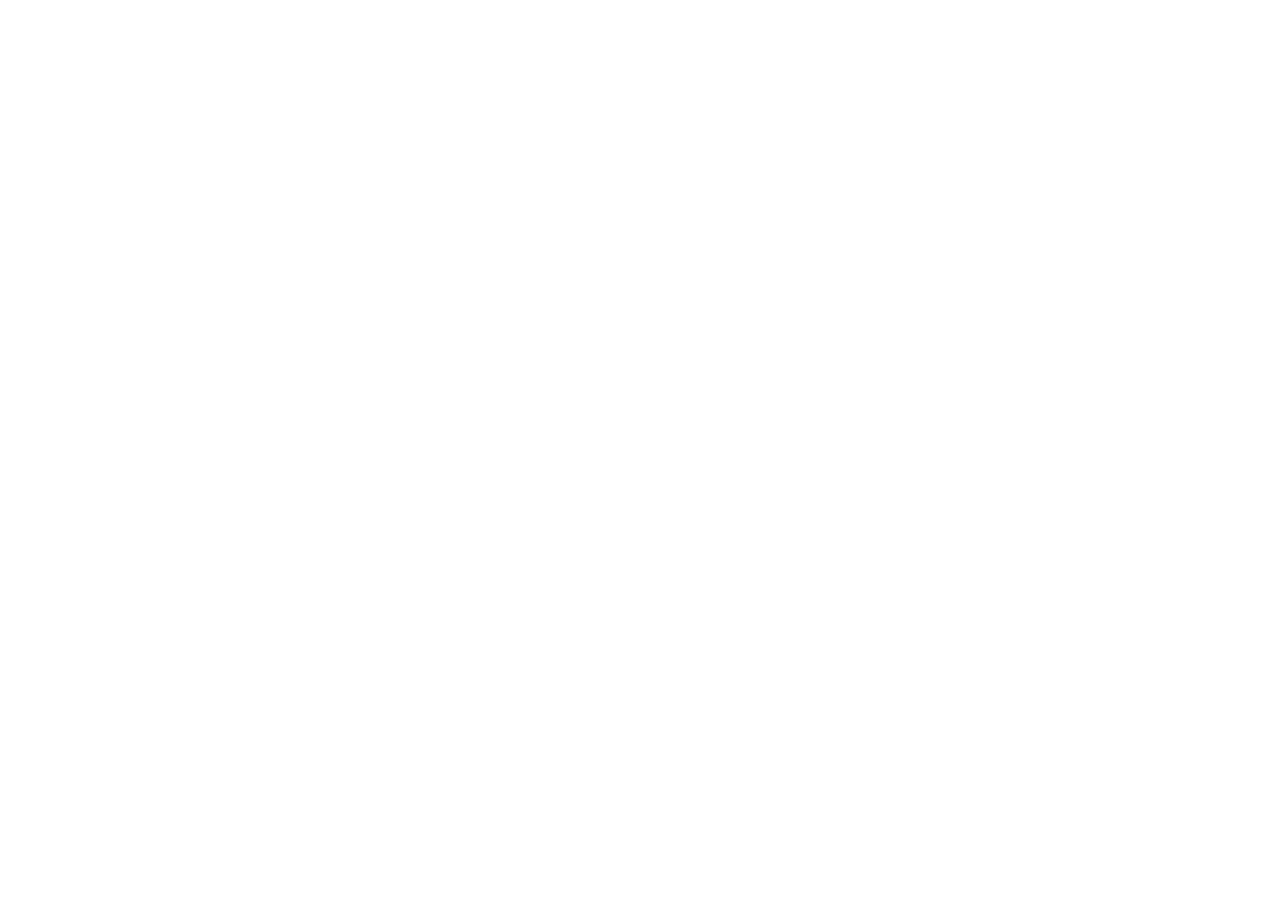
==== 05-css-boxModel/index.html @ 7e57da11 "news" ====
<!DOCTYPE html>
<html lang="en">
<head>
    <meta charset="UTF-8">
    <meta http-equiv="X-UA-Compatible" content="IE=edge">
    <meta name="viewport" content="width=device-width, initial-scale=1.0">
    <title>BoxModel</title>
    <link rel="stylesheet" href="./main.css">
</head>
<body>
    
</body>
</html>
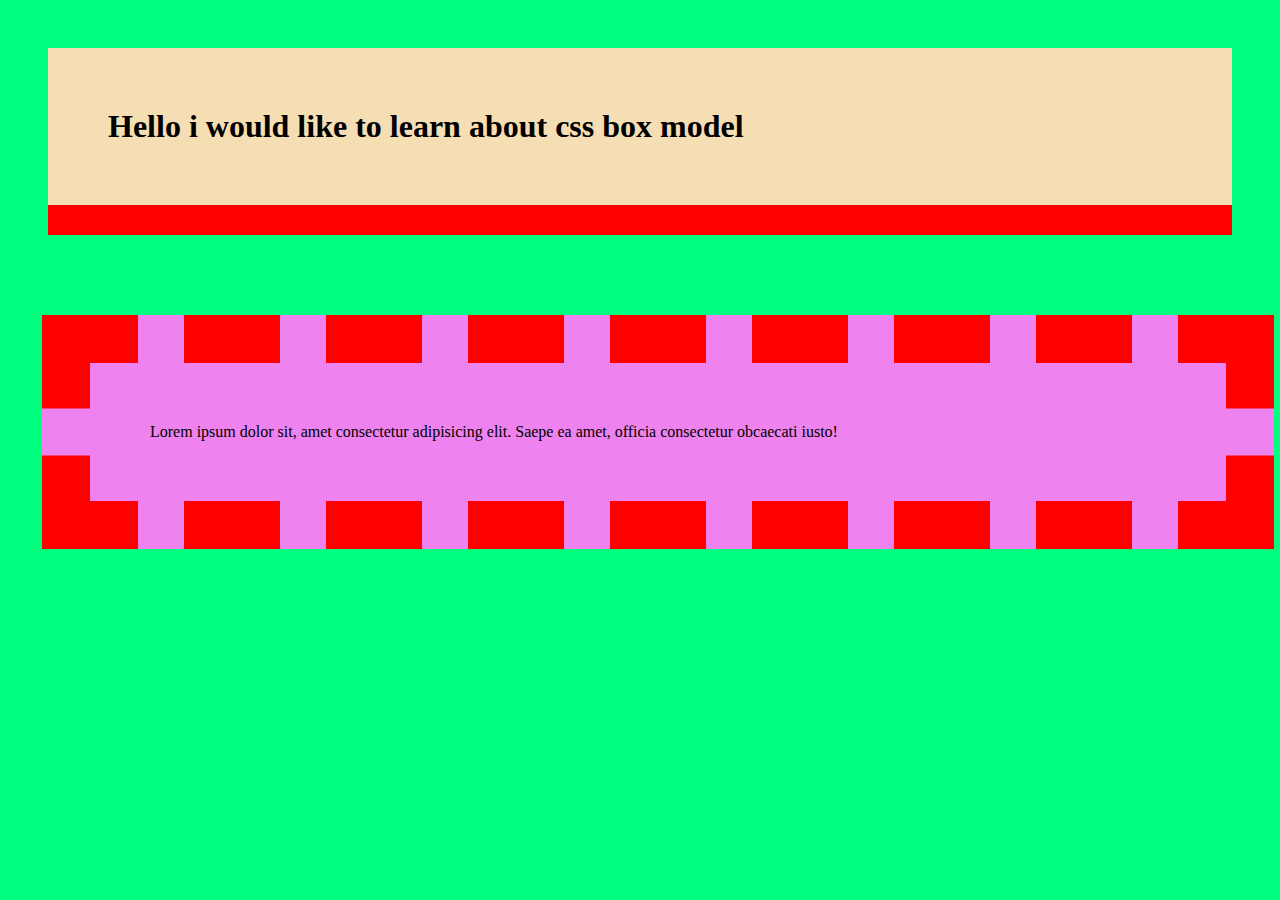
==== commit bd594cc2: "1" ====
--- a/05-css-boxModel/index.html
+++ b/05-css-boxModel/index.html
@@ -8,6 +8,8 @@
     <link rel="stylesheet" href="./main.css">
 </head>
 <body>
+    <h1>Hello i would like to learn about css box model</h1>
+    <p>Lorem ipsum dolor sit, amet consectetur adipisicing elit. Saepe ea amet, officia consectetur obcaecati iusto!</p>
     
 </body>
 </html>--- a/05-css-boxModel/main.css
+++ b/05-css-boxModel/main.css
@@ -0,0 +1,22 @@
+*{
+    margin: 0;
+    background: springgreen ;
+}
+
+h1{
+    background: wheat;
+    padding: 60px;
+    margin: 48px;
+    /* border-style: solid;
+    border-width: 20px;
+    border-color: brown; */
+    border-bottom: 30px solid red;
+
+}
+p{
+    background: violet;
+    border: 3rem dashed red;
+    padding: 60px;
+    margin: 80px 6px 40px 42px;
+
+}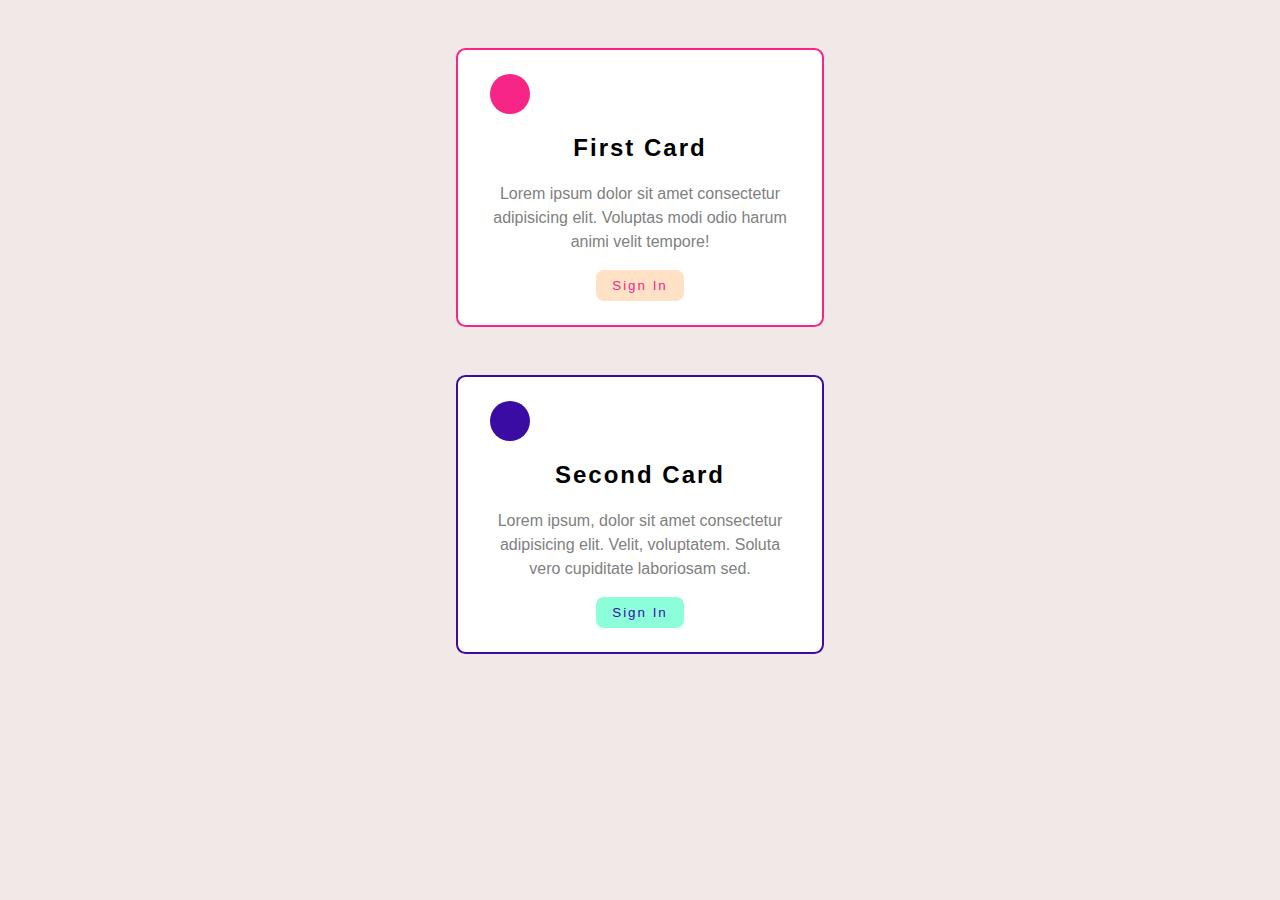
==== commit 2daf2066: "buttons" ====
--- a/05-css-boxModel/index.html
+++ b/05-css-boxModel/index.html
@@ -8,8 +8,19 @@
     <link rel="stylesheet" href="./main.css">
 </head>
 <body>
-    <h1>Hello i would like to learn about css box model</h1>
-    <p>Lorem ipsum dolor sit, amet consectetur adipisicing elit. Saepe ea amet, officia consectetur obcaecati iusto!</p>
-    
+    <!-- first card -->
+    <div class="card card-1">
+        <div class="icon"></div>
+        <h2 class="title">first card</h2>
+        <p class="text">Lorem ipsum dolor sit amet consectetur adipisicing elit. Voluptas modi odio harum animi velit tempore!</p>
+        <button class="btn btn-pink">sign in</button>
+    </div>
+    <!-- second card -->
+    <div class="card card-2">
+        <div class="icon"></div>
+        <h2 class="title">second card</h2>
+        <p class="text">Lorem ipsum, dolor sit amet consectetur adipisicing elit. Velit, voluptatem. Soluta vero cupiditate laboriosam sed.</p>
+        <button class="btn btn-blue">sign in</button>
+    </div>
 </body>
 </html>--- a/05-css-boxModel/main.css
+++ b/05-css-boxModel/main.css
@@ -1,22 +1,76 @@
-*{
-    margin: 0;
-    background: springgreen ;
+/* colors
+#F72585 - ciemno roznowy
+#FFE1C6 -jasno rozowy
+#3A0CA3 - ciemno niebieski
+#8CFFDA - jasno niebieski
+*/
+
+
+
+body{
+    font-family: -apple-system, BlinkMacSystemFont, 'Segoe UI', Roboto, Oxygen, Ubuntu, Cantarell, 'Open Sans', 'Helvetica Neue', sans-serif;
+    background:rgb(241, 232, 232);
 }
 
-h1{
-    background: wheat;
-    padding: 60px;
-    margin: 48px;
-    /* border-style: solid;
-    border-width: 20px;
-    border-color: brown; */
-    border-bottom: 30px solid red;
+.card {
+    margin-left: auto;
+    margin-right: auto;
+    margin-top: 3rem;
+    background: #fff;
+    padding: 1.5rem 2rem;
+    text-align: center;
+    max-width: 300px;
+    
+    border-radius: 0.6rem;
+    border: 2px solid transparent;
+}
+
+.card-1{
+    border-color: #F72585 ;
+}
+
+.icon{
+    width: 40px;
+    height: 40px;
+    /* background: red; */
+    border-radius: 50%;
+}
+
+.card-1 .icon{
+    background: #F72585;
+}
+
+.title{
+    text-transform: capitalize;
+    letter-spacing: 2px;
 
 }
-p{
-    background: violet;
-    border: 3rem dashed red;
-    padding: 60px;
-    margin: 80px 6px 40px 42px;
+.text {
+    line-height: 1.5;
+    color: gray;
+}
 
-}+.btn {
+    text-transform: capitalize;
+    border: transparent;
+    border-radius: 0.5rem;
+    padding: 0.5rem 1rem;
+    letter-spacing: 2px;
+}
+
+.btn-pink {
+    background:#FFE1C6 ;
+    color: #F72585;
+}
+
+.btn-blue {
+    background: #8CFFDA;
+    color:#3A0CA3 ;
+}
+
+.card-2 .icon{
+    background: #3A0CA3 ;
+}
+.card-2{
+    border-color: #3A0CA3 ;
+}
